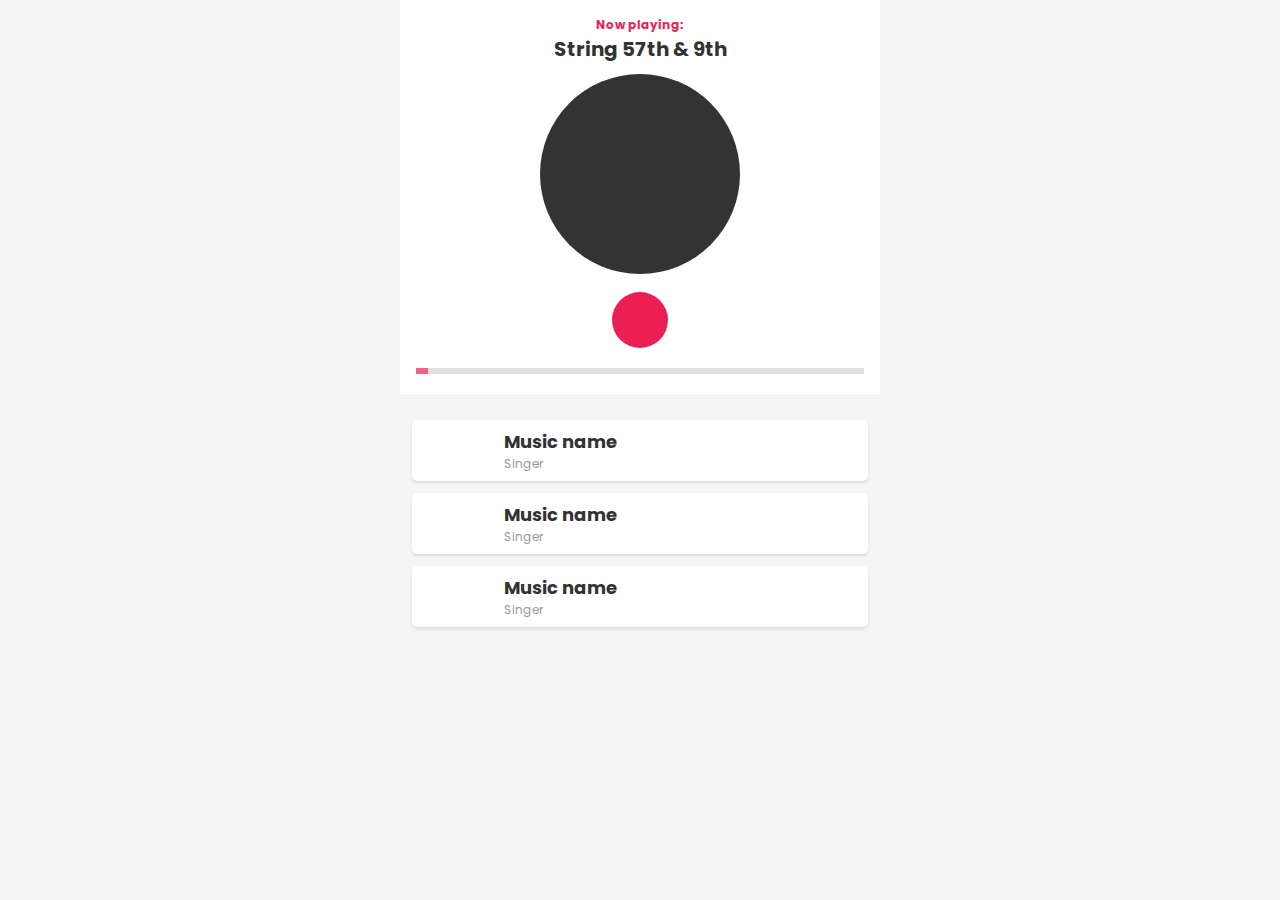
==== index.html @ 5329c6c8 "first commit" ====
<!DOCTYPE html>
<html lang="en">
  <head>
    <meta charset="UTF-8" />
    <meta http-equiv="X-UA-Compatible" content="IE=edge" />
    <meta name="viewport" content="width=device-width, initial-scale=1.0" />
    <title>Music player</title>
    <link
      rel="stylesheet"
      href="https://cdnjs.cloudflare.com/ajax/libs/font-awesome/5.15.2/css/all.min.css"
      integrity="sha512-HK5fgLBL+xu6dm/Ii3z4xhlSUyZgTT9tuc/hSrtw6uzJOvgRr2a9jyxxT1ely+B+xFAmJKVSTbpM/CuL7qxO8w=="
      crossorigin="anonymous"
    />
    <link rel="preconnect" href="https://fonts.gstatic.com" />
    <link
      href="https://fonts.googleapis.com/css2?family=Poppins:wght@300;400;600&display=swap"
      rel="stylesheet"
    />
    <link rel="stylesheet" href="./assets/css/style.css">
  </head>
  <body>
    <div class="player">
      <!-- Dashboard -->
      <div class="dashboard">
        <!-- Header -->
        <header>
          <h4>Now playing:</h4>
          <h2>String 57th & 9th</h2>
        </header>

        <!-- CD -->
        <div class="cd">
          <div
            class="cd-thumb"
            style="
              background-image: url('https://i.ytimg.com/vi/jTLhQf5KJSc/maxresdefault.jpg');
            "
          ></div>
        </div>

        <!-- Control -->
        <div class="control">
          <div class="btn btn-repeat">
            <i class="fas fa-redo"></i>
          </div>
          <div class="btn btn-prev">
            <i class="fas fa-step-backward"></i>
          </div>
          <div class="btn btn-toggle-play">
            <i class="fas fa-pause icon-pause"></i>
            <i class="fas fa-play icon-play"></i>
          </div>
          <div class="btn btn-next">
            <i class="fas fa-step-forward"></i>
          </div>
          <div class="btn btn-random">
            <i class="fas fa-random"></i>
          </div>
        </div>

        <input
          id="progress"
          class="progress"
          type="range"
          value="0"
          step="1"
          min="0"
          max="100"
        />

        <audio id="audio" src=""></audio>
      </div>

      <!-- Playlist -->
      <div class="playlist">
        <div class="song">
          <div
            class="thumb"
            style="
              background-image: url('https://i.ytimg.com/vi/jTLhQf5KJSc/maxresdefault.jpg');
            "
          ></div>
          <div class="body">
            <h3 class="title">Music name</h3>
            <p class="author">Singer</p>
          </div>
          <div class="option">
            <i class="fas fa-ellipsis-h"></i>
          </div>
        </div>
        <div class="song">
          <div
            class="thumb"
            style="
              background-image: url('https://i.ytimg.com/vi/jTLhQf5KJSc/maxresdefault.jpg');
            "
          ></div>
          <div class="body">
            <h3 class="title">Music name</h3>
            <p class="author">Singer</p>
          </div>
          <div class="option">
            <i class="fas fa-ellipsis-h"></i>
          </div>
        </div>
        <div class="song">
          <div
            class="thumb"
            style="
              background-image: url('https://i.ytimg.com/vi/jTLhQf5KJSc/maxresdefault.jpg');
            "
          ></div>
          <div class="body">
            <h3 class="title">Music name</h3>
            <p class="author">Singer</p>
          </div>
          <div class="option">
            <i class="fas fa-ellipsis-h"></i>
          </div>
        </div>
      </div>
    </div>
  </body>
</html>

<!-- Design from: https://static.collectui.com/shots/3671744/musicloud-revolutionary-app-for-music-streaming-large -->
---- assets/css/style.css ----
:root {
    --primary-color: #ec1f55;
    --text-color: #333;
  }
  
  * {
    padding: 0;
    margin: 0;
    box-sizing: inherit;
  }
  
  body {
    background-color: #f5f5f5;
  }
  
  html {
    box-sizing: border-box;
    font-family: "Poppins", sans-serif;
  }
  
  .player {
    position: relative;
    max-width: 480px;
    margin: 0 auto;
  }
  
  .player .icon-pause {
    display: none;
  }
  
  .player.playing .icon-pause {
    display: inline-block;
  }
  
  .player.playing .icon-play {
    display: none;
  }
  
  .dashboard {
    padding: 16px 16px 14px;
    background-color: #fff;
    position: fixed;
    top: 0;
    width: 100%;
    max-width: 480px;
    border-bottom: 1px solid #ebebeb;
  }
  
  /* HEADER */
  header {
    text-align: center;
    margin-bottom: 10px;
  }
  
  header h4 {
    color: var(--primary-color);
    font-size: 12px;
  }
  
  header h2 {
    color: var(--text-color);
    font-size: 20px;
  }
  
  /* CD */
  .cd {
    display: flex;
    margin: auto;
    width: 200px;
  }
  
  .cd-thumb {
    width: 100%;
    padding-top: 100%;
    border-radius: 50%;
    background-color: #333;
    background-size: cover;
    margin: auto;
  }
  
  /* CONTROL */
  .control {
    display: flex;
    align-items: center;
    justify-content: space-around;
    padding: 18px 0 8px 0;
  }
  
  .control .btn {
    color: #666;
    padding: 18px;
    font-size: 18px;
  }
  
  .control .btn.active {
    color: var(--primary-color);
  }
  
  .control .btn-toggle-play {
    width: 56px;
    height: 56px;
    border-radius: 50%;
    font-size: 24px;
    color: #fff;
    display: flex;
    align-items: center;
    justify-content: center;
    background-color: var(--primary-color);
  }
  
  .progress {
    width: 100%;
    -webkit-appearance: none;
    height: 6px;
    background: #d3d3d3;
    outline: none;
    opacity: 0.7;
    -webkit-transition: 0.2s;
    transition: opacity 0.2s;
  }
  
  .progress::-webkit-slider-thumb {
    -webkit-appearance: none;
    appearance: none;
    width: 12px;
    height: 6px;
    background-color: var(--primary-color);
    cursor: pointer;
  }
  
  /* PLAYLIST */
  .playlist {
    margin-top: 408px;
    padding: 12px;
  }
  
  .song {
    display: flex;
    align-items: center;
    margin-bottom: 12px;
    background-color: #fff;
    padding: 8px 16px;
    border-radius: 5px;
    box-shadow: 0 2px 3px rgba(0, 0, 0, 0.1);
  }
  
  .song.active {
    background-color: var(--primary-color);
  }
  
  .song:active {
    opacity: 0.8;
  }
  
  .song.active .option,
  .song.active .author,
  .song.active .title {
    color: #fff;
  }
  
  .song .thumb {
    width: 44px;
    height: 44px;
    border-radius: 50%;
    background-size: cover;
    margin: 0 8px;
  }
  
  .song .body {
    flex: 1;
    padding: 0 16px;
  }
  
  .song .title {
    font-size: 18px;
    color: var(--text-color);
  }
  
  .song .author {
    font-size: 12px;
    color: #999;
  }
  
  .song .option {
    padding: 16px 8px;
    color: #999;
    font-size: 18px;
  }
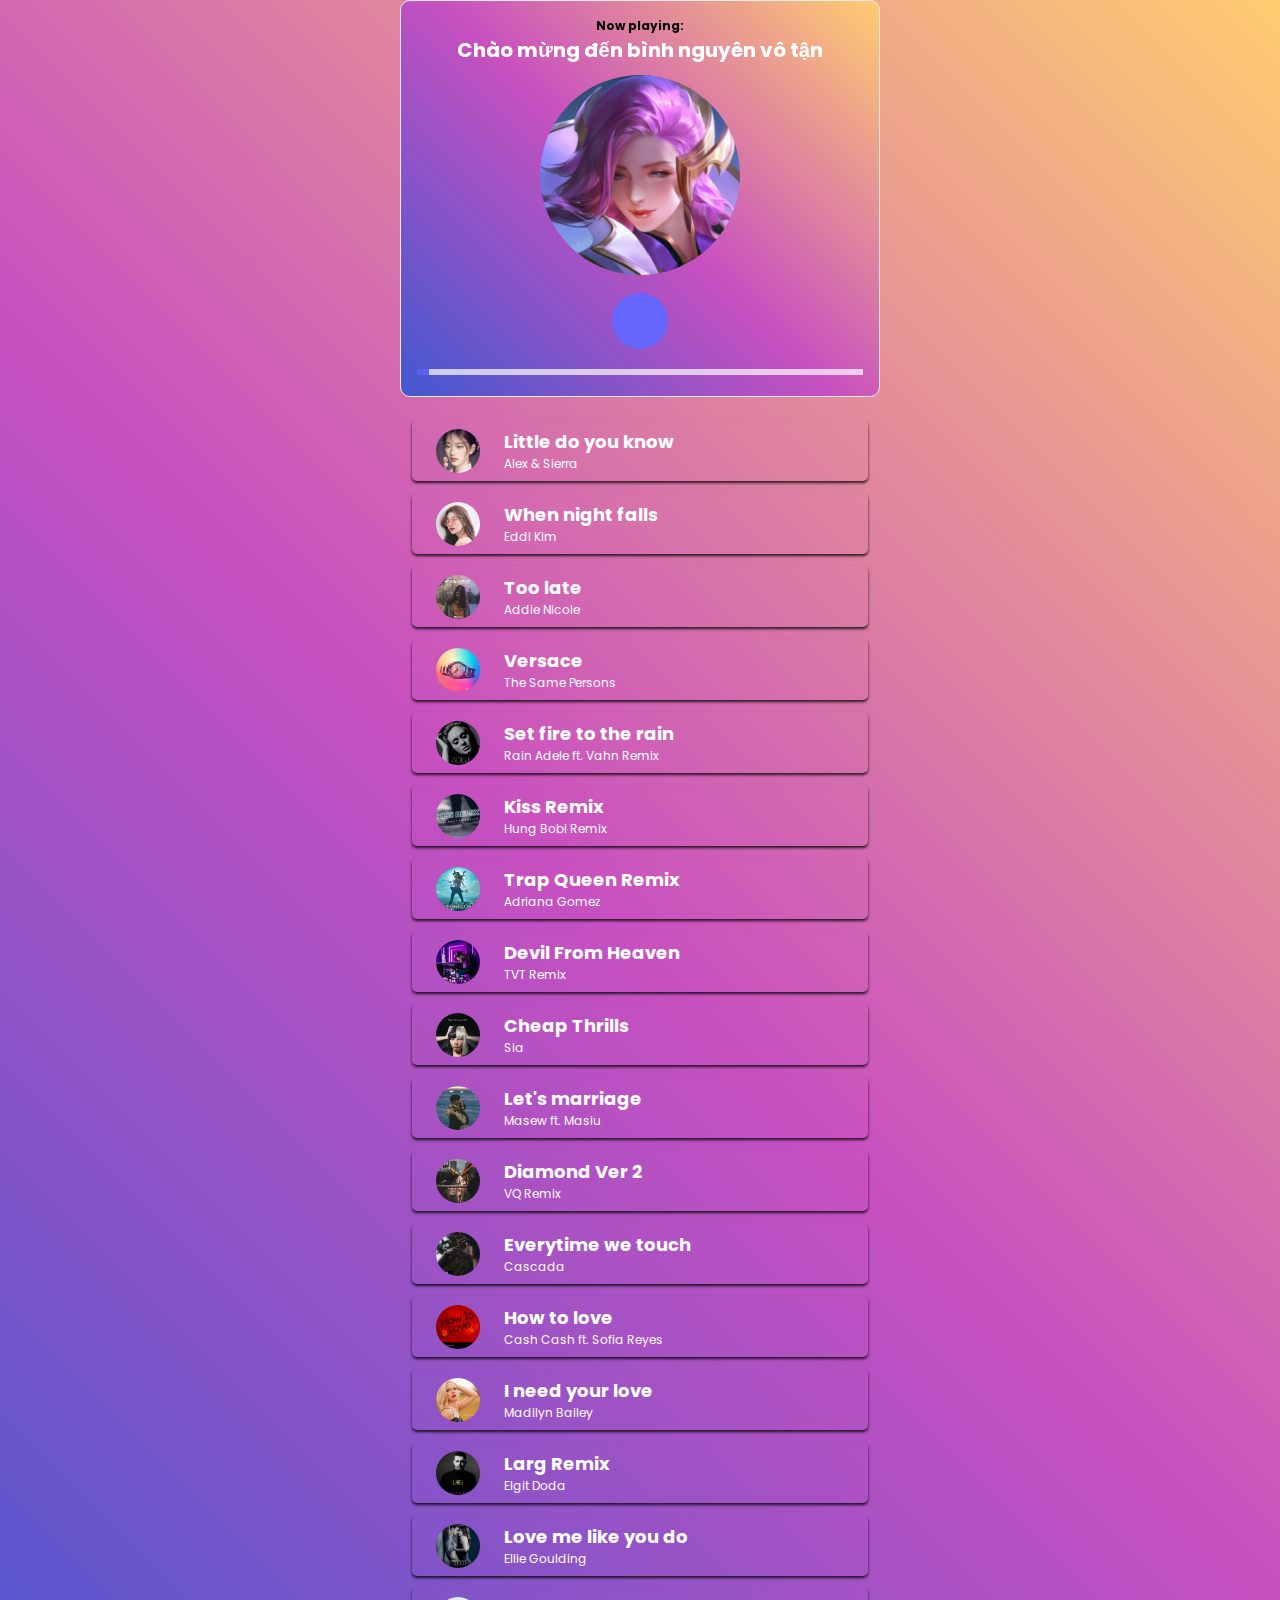
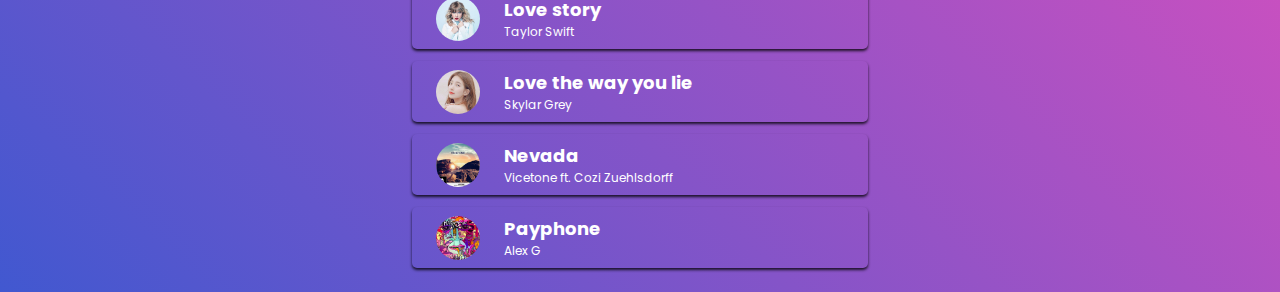
==== commit 8ae69123: "render songs + scroll top" ====
--- a/index.html
+++ b/index.html
@@ -16,7 +16,7 @@
       href="https://fonts.googleapis.com/css2?family=Poppins:wght@300;400;600&display=swap"
       rel="stylesheet"
     />
-    <link rel="stylesheet" href="./assets/css/style.css">
+    <link rel="stylesheet" href="./assets/css/style.css" />
   </head>
   <body>
     <div class="player">
@@ -25,16 +25,14 @@
         <!-- Header -->
         <header>
           <h4>Now playing:</h4>
-          <h2>String 57th & 9th</h2>
+          <h2>Chào mừng đến bình nguyên vô tận</h2>
         </header>
 
         <!-- CD -->
         <div class="cd">
           <div
             class="cd-thumb"
-            style="
-              background-image: url('https://i.ytimg.com/vi/jTLhQf5KJSc/maxresdefault.jpg');
-            "
+            style="background-image: url('./assets/img/background.png')"
           ></div>
         </div>
 
@@ -73,53 +71,11 @@
 
       <!-- Playlist -->
       <div class="playlist">
-        <div class="song">
-          <div
-            class="thumb"
-            style="
-              background-image: url('https://i.ytimg.com/vi/jTLhQf5KJSc/maxresdefault.jpg');
-            "
-          ></div>
-          <div class="body">
-            <h3 class="title">Music name</h3>
-            <p class="author">Singer</p>
-          </div>
-          <div class="option">
-            <i class="fas fa-ellipsis-h"></i>
-          </div>
-        </div>
-        <div class="song">
-          <div
-            class="thumb"
-            style="
-              background-image: url('https://i.ytimg.com/vi/jTLhQf5KJSc/maxresdefault.jpg');
-            "
-          ></div>
-          <div class="body">
-            <h3 class="title">Music name</h3>
-            <p class="author">Singer</p>
-          </div>
-          <div class="option">
-            <i class="fas fa-ellipsis-h"></i>
-          </div>
-        </div>
-        <div class="song">
-          <div
-            class="thumb"
-            style="
-              background-image: url('https://i.ytimg.com/vi/jTLhQf5KJSc/maxresdefault.jpg');
-            "
-          ></div>
-          <div class="body">
-            <h3 class="title">Music name</h3>
-            <p class="author">Singer</p>
-          </div>
-          <div class="option">
-            <i class="fas fa-ellipsis-h"></i>
-          </div>
-        </div>
+        
       </div>
     </div>
+
+    <script src="./assets/script/script.js"></script>
   </body>
 </html>
 
--- a/assets/css/style.css
+++ b/assets/css/style.css
@@ -1,189 +1,199 @@
 :root {
-    --primary-color: #ec1f55;
-    --text-color: #333;
-  }
-  
-  * {
-    padding: 0;
-    margin: 0;
-    box-sizing: inherit;
-  }
-  
-  body {
-    background-color: #f5f5f5;
-  }
-  
-  html {
-    box-sizing: border-box;
-    font-family: "Poppins", sans-serif;
-  }
-  
-  .player {
-    position: relative;
-    max-width: 480px;
-    margin: 0 auto;
-  }
-  
-  .player .icon-pause {
-    display: none;
-  }
-  
-  .player.playing .icon-pause {
-    display: inline-block;
-  }
-  
-  .player.playing .icon-play {
-    display: none;
-  }
-  
-  .dashboard {
-    padding: 16px 16px 14px;
-    background-color: #fff;
-    position: fixed;
-    top: 0;
-    width: 100%;
-    max-width: 480px;
-    border-bottom: 1px solid #ebebeb;
-  }
-  
-  /* HEADER */
-  header {
-    text-align: center;
-    margin-bottom: 10px;
-  }
-  
-  header h4 {
-    color: var(--primary-color);
-    font-size: 12px;
-  }
-  
-  header h2 {
-    color: var(--text-color);
-    font-size: 20px;
-  }
-  
-  /* CD */
-  .cd {
-    display: flex;
-    margin: auto;
-    width: 200px;
-  }
-  
-  .cd-thumb {
-    width: 100%;
-    padding-top: 100%;
-    border-radius: 50%;
-    background-color: #333;
-    background-size: cover;
-    margin: auto;
-  }
-  
-  /* CONTROL */
-  .control {
-    display: flex;
-    align-items: center;
-    justify-content: space-around;
-    padding: 18px 0 8px 0;
-  }
-  
-  .control .btn {
-    color: #666;
-    padding: 18px;
-    font-size: 18px;
-  }
-  
-  .control .btn.active {
-    color: var(--primary-color);
-  }
-  
-  .control .btn-toggle-play {
-    width: 56px;
-    height: 56px;
-    border-radius: 50%;
-    font-size: 24px;
-    color: #fff;
-    display: flex;
-    align-items: center;
-    justify-content: center;
-    background-color: var(--primary-color);
-  }
-  
-  .progress {
-    width: 100%;
-    -webkit-appearance: none;
-    height: 6px;
-    background: #d3d3d3;
-    outline: none;
-    opacity: 0.7;
-    -webkit-transition: 0.2s;
-    transition: opacity 0.2s;
-  }
-  
-  .progress::-webkit-slider-thumb {
-    -webkit-appearance: none;
-    appearance: none;
-    width: 12px;
-    height: 6px;
-    background-color: var(--primary-color);
-    cursor: pointer;
-  }
-  
-  /* PLAYLIST */
-  .playlist {
-    margin-top: 408px;
-    padding: 12px;
-  }
-  
-  .song {
-    display: flex;
-    align-items: center;
-    margin-bottom: 12px;
-    background-color: #fff;
-    padding: 8px 16px;
-    border-radius: 5px;
-    box-shadow: 0 2px 3px rgba(0, 0, 0, 0.1);
-  }
-  
-  .song.active {
-    background-color: var(--primary-color);
-  }
-  
-  .song:active {
-    opacity: 0.8;
-  }
-  
-  .song.active .option,
-  .song.active .author,
-  .song.active .title {
-    color: #fff;
-  }
-  
-  .song .thumb {
-    width: 44px;
-    height: 44px;
-    border-radius: 50%;
-    background-size: cover;
-    margin: 0 8px;
-  }
-  
-  .song .body {
-    flex: 1;
-    padding: 0 16px;
-  }
-  
-  .song .title {
-    font-size: 18px;
-    color: var(--text-color);
-  }
-  
-  .song .author {
-    font-size: 12px;
-    color: #999;
-  }
-  
-  .song .option {
-    padding: 16px 8px;
-    color: #999;
-    font-size: 18px;
-  }
-  +  --primary-color:  #6666ff;
+  --text-color: #fff;
+}
+
+* {
+  padding: 0;
+  margin: 0;
+  box-sizing: inherit;
+}
+
+body {
+  background-image: linear-gradient(
+    45deg,
+    rgb(65, 88, 208) 0%,
+    rgb(200, 80, 192) 50%,
+    rgb(255, 204, 112) 100%
+  );
+}
+
+html {
+  box-sizing: border-box;
+  font-family: "Poppins", sans-serif;
+}
+
+.player {
+  position: relative;
+  max-width: 480px;
+  margin: 0 auto;
+}
+
+.player .icon-pause {
+  display: none;
+}
+
+.player.playing .icon-pause {
+  display: inline-block;
+}
+
+.player.playing .icon-play {
+  display: none;
+}
+
+.dashboard {
+  padding: 16px 16px 14px;
+  background-image: linear-gradient(
+    45deg,
+    rgb(65, 88, 208) 0%,
+    rgb(200, 80, 192) 50%,
+    rgb(255, 204, 112) 100%
+  );
+  position: fixed;
+  top: 0;
+  width: 100%;
+  max-width: 480px;
+  border: 1px solid #ebebeb;
+  border-radius: 10px;
+}
+
+/* HEADER */
+header {
+  text-align: center;
+  margin-bottom: 10px;
+}
+
+header h4 {
+  color: #000;
+  font-size: 12px;
+}
+
+header h2 {
+  color: var(--text-color);
+  font-size: 20px;
+}
+
+/* CD */
+.cd {
+  display: flex;
+  margin: auto;
+  width: 200px;
+}
+
+.cd-thumb {
+  width: 100%;
+  padding-top: 100%;
+  border-radius: 50%;
+  background-color: #333;
+  background-size: cover;
+  margin: auto;
+}
+
+/* CONTROL */
+.control {
+  display: flex;
+  align-items: center;
+  justify-content: space-around;
+  padding: 18px 0 8px 0;
+}
+
+.control .btn {
+  color: #fff;
+  padding: 18px;
+  font-size: 18px;
+}
+
+.control .btn.active {
+  color: var(--primary-color);
+}
+
+.control .btn-toggle-play {
+  width: 56px;
+  height: 56px;
+  border-radius: 50%;
+  font-size: 24px;
+  color: #fff;
+  display: flex;
+  align-items: center;
+  justify-content: center;
+  background-color: var(--primary-color);
+}
+
+.progress {
+  width: 100%;
+  -webkit-appearance: none;
+  height: 6px;
+  background: #fff;
+  outline: none;
+  opacity: 0.7;
+  -webkit-transition: 0.2s;
+  transition: opacity 0.2s;
+}
+
+.progress::-webkit-slider-thumb {
+  -webkit-appearance: none;
+  appearance: none;
+  width: 12px;
+  height: 6px;
+  background-color: var(--primary-color);
+  cursor: pointer;
+}
+
+/* PLAYLIST */
+.playlist {
+  margin-top: 408px;
+  padding: 12px;
+}
+
+.song {
+  display: flex;
+  align-items: center;
+  margin-bottom: 12px;
+  background-color: transparent;
+  padding: 8px 16px;
+  border-radius: 5px;
+  box-shadow: 0 2px 3px rgba(0, 0, 0, 0.8);
+}
+
+.song.active {
+  background-color: var(--primary-color);
+}
+
+.song:active {
+  opacity: 0.8;
+}
+
+.song.active .option,
+.song.active .author,
+.song.active .title {
+  color: #fff;
+}
+
+.song .thumb {
+  width: 44px;
+  height: 44px;
+  border-radius: 50%;
+  background-size: cover;
+  margin: 0 8px;
+}
+
+.song .body {
+  flex: 1;
+  padding: 0 16px;
+}
+
+.song .title {
+  font-size: 18px;
+  color: var(--text-color);
+}
+
+.song .author {
+  font-size: 12px;
+  color: #fff;
+}
+
+.song .option {
+  padding: 16px 8px;
+  color: #fff;
+  font-size: 18px;
+}
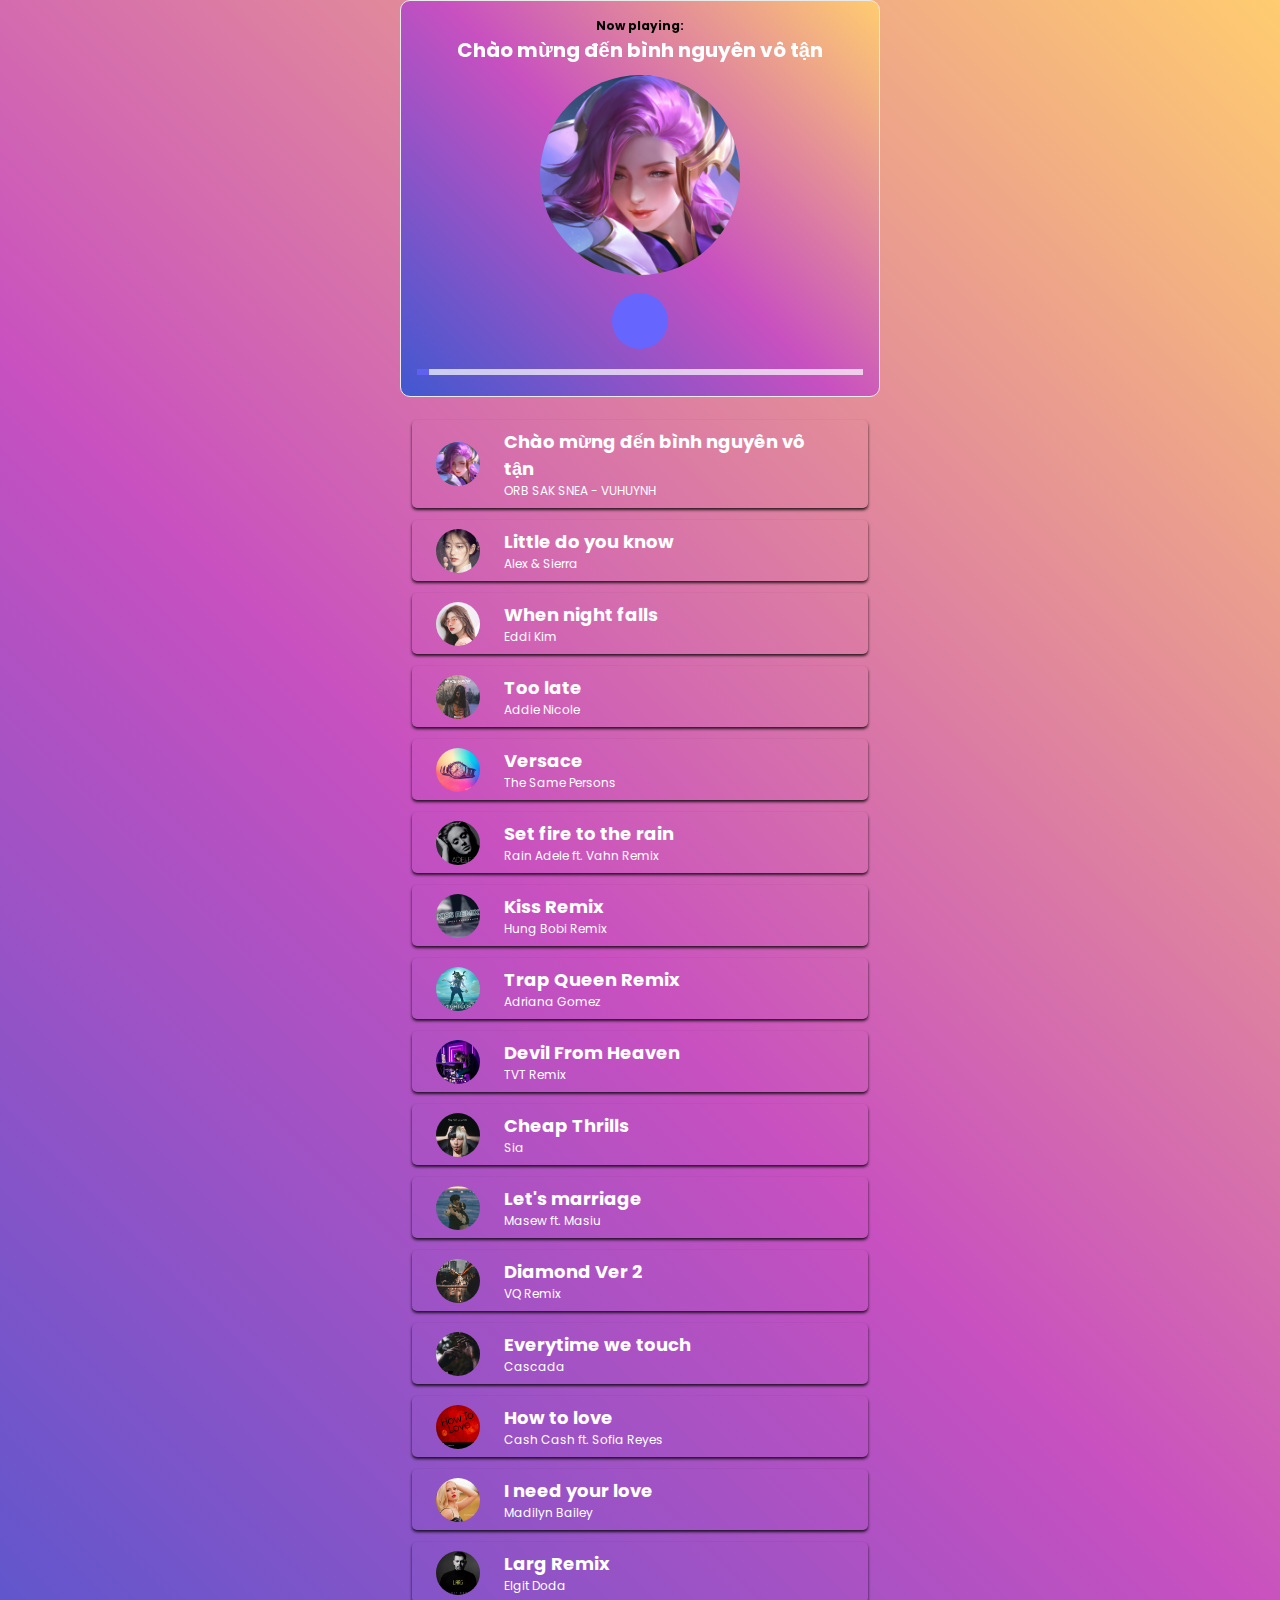
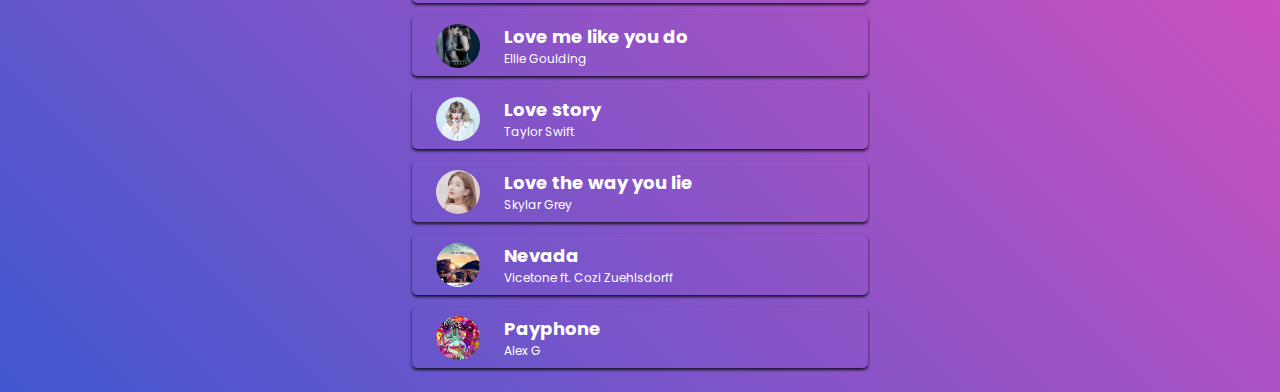
==== commit 2354fc3f: "play - pause - seek" ====
--- a/index.html
+++ b/index.html
@@ -6,7 +6,7 @@
     <meta name="viewport" content="width=device-width, initial-scale=1.0" />
     <title>Music player</title>
     <link
-      rel="stylesheet"
+      rel="stylesheet shortcut icon"
       href="https://cdnjs.cloudflare.com/ajax/libs/font-awesome/5.15.2/css/all.min.css"
       integrity="sha512-HK5fgLBL+xu6dm/Ii3z4xhlSUyZgTT9tuc/hSrtw6uzJOvgRr2a9jyxxT1ely+B+xFAmJKVSTbpM/CuL7qxO8w=="
       crossorigin="anonymous"
